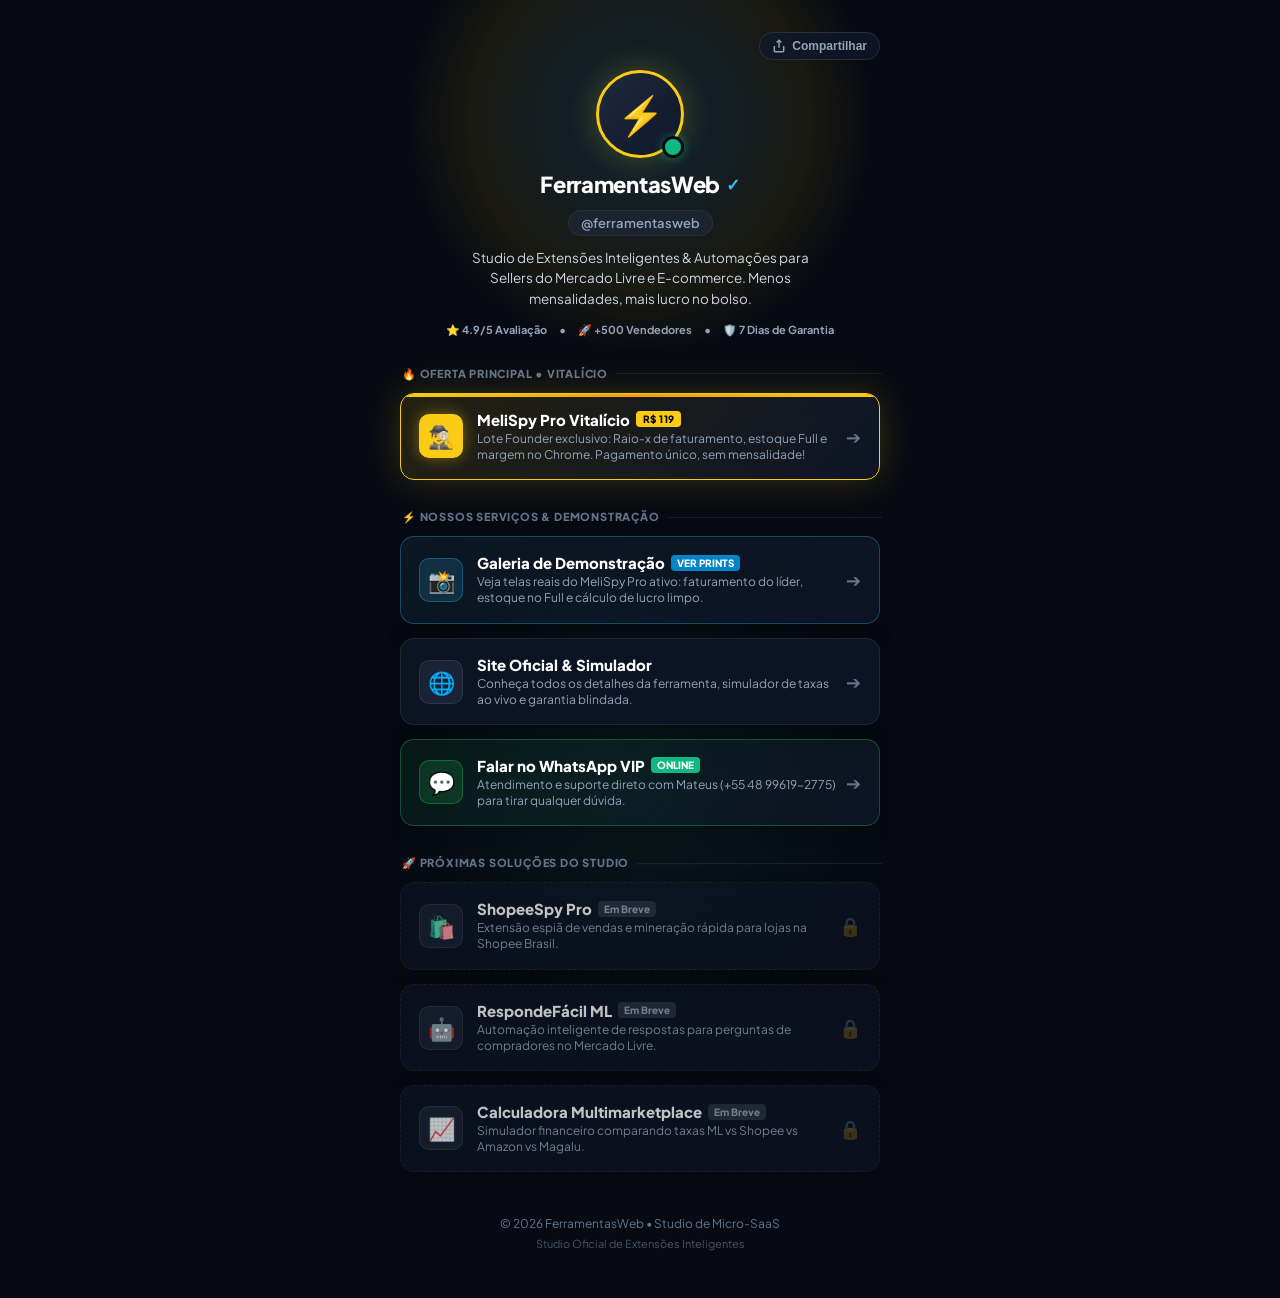
==== bio.html @ 9b91980d "🚀 Lançamento Oficial FerramentasWeb e MeliSpy Pro" ====
<!DOCTYPE html>
<html lang="pt-BR">
<head>
  <meta charset="UTF-8">
  <meta name="viewport" content="width=device-width, initial-scale=1.0, maximum-scale=1.0, user-scalable=no">
  <title>FerramentasWeb • Links Oficiais & Serviços</title>
  
  <!-- SEO & Social Meta Tags -->
  <meta name="description" content="Studio oficial de extensões inteligentes e automações para vendedores do Mercado Livre e E-commerce.">
  <meta property="og:title" content="FerramentasWeb • Links Oficiais">
  <meta property="og:description" content="Acesse o MeliSpy Pro, tire dúvidas no WhatsApp e conheça todas as ferramentas para sellers.">
  <meta property="og:type" content="website">
  <meta property="og:url" content="https://ferramentasweb.vercel.app/bio">
  
  <!-- Fonts -->
  <link rel="preconnect" href="https://fonts.googleapis.com">
  <link rel="preconnect" href="https://fonts.gstatic.com" crossorigin>
  <link href="https://fonts.googleapis.com/css2?family=Plus+Jakarta+Sans:wght@400;500;600;700;800;900&family=JetBrains+Mono:wght@700;800&display=swap" rel="stylesheet">
  
  <style>
    * {
      box-sizing: border-box;
      margin: 0;
      padding: 0;
      -webkit-tap-highlight-color: transparent;
    }

    body {
      background: #070a12;
      color: #f1f5f9;
      font-family: 'Plus Jakarta Sans', -apple-system, BlinkMacSystemFont, sans-serif;
      min-height: 100vh;
      display: flex;
      flex-direction: column;
      align-items: center;
      padding: 32px 18px 48px 18px;
      position: relative;
      overflow-x: hidden;
    }

    /* Ambient background glows */
    body::before {
      content: '';
      position: fixed;
      top: -120px;
      left: 50%;
      transform: translateX(-50%);
      width: 480px;
      height: 480px;
      background: radial-gradient(circle, rgba(56, 189, 248, 0.15) 0%, rgba(250, 204, 21, 0.08) 50%, transparent 70%);
      pointer-events: none;
      z-index: 0;
    }

    body::after {
      content: '';
      position: fixed;
      bottom: -150px;
      left: 50%;
      transform: translateX(-50%);
      width: 520px;
      height: 520px;
      background: radial-gradient(circle, rgba(16, 185, 129, 0.08) 0%, transparent 70%);
      pointer-events: none;
      z-index: 0;
    }

    .bio-container {
      width: 100%;
      max-width: 480px;
      display: flex;
      flex-direction: column;
      align-items: center;
      gap: 20px;
      position: relative;
      z-index: 1;
    }

    /* Share header button */
    .top-action-bar {
      width: 100%;
      display: flex;
      justify-content: flex-end;
      margin-bottom: -10px;
    }
    .btn-share {
      background: rgba(15, 23, 42, 0.8);
      border: 1px solid rgba(255, 255, 255, 0.1);
      color: #94a3b8;
      font-size: 12px;
      font-weight: 700;
      padding: 6px 12px;
      border-radius: 999px;
      display: inline-flex;
      align-items: center;
      gap: 6px;
      cursor: pointer;
      backdrop-filter: blur(8px);
      transition: all 0.2s;
    }
    .btn-share:hover {
      background: rgba(30, 41, 59, 0.9);
      color: #fff;
      border-color: rgba(255, 255, 255, 0.2);
    }

    /* Profile Header */
    .profile-header {
      text-align: center;
      display: flex;
      flex-direction: column;
      align-items: center;
      gap: 12px;
    }

    .avatar-wrapper {
      position: relative;
      width: 88px;
      height: 88px;
    }
    .avatar-img {
      width: 100%;
      height: 100%;
      border-radius: 50%;
      background: linear-gradient(135deg, #1e293b 0%, #0f172a 100%);
      border: 3px solid #facc15;
      display: flex;
      align-items: center;
      justify-content: center;
      font-size: 38px;
      box-shadow: 0 0 30px rgba(250, 204, 21, 0.25);
    }
    .avatar-badge {
      position: absolute;
      bottom: 0;
      right: 0;
      background: #10b981;
      width: 22px;
      height: 22px;
      border-radius: 50%;
      border: 3px solid #070a12;
      box-shadow: 0 0 10px rgba(16, 185, 129, 0.5);
    }

    .profile-name {
      font-size: 22px;
      font-weight: 900;
      color: #fff;
      display: flex;
      align-items: center;
      justify-content: center;
      gap: 6px;
      letter-spacing: -0.3px;
    }
    .verified-icon {
      color: #38bdf8;
      font-size: 17px;
    }

    .profile-handle {
      font-size: 13px;
      color: #94a3b8;
      font-weight: 600;
      background: rgba(30, 41, 59, 0.6);
      padding: 4px 12px;
      border-radius: 999px;
      border: 1px solid rgba(255, 255, 255, 0.05);
    }

    .profile-bio {
      font-size: 13.5px;
      color: #cbd5e1;
      line-height: 1.5;
      max-width: 380px;
    }

    .trust-badges {
      display: flex;
      gap: 12px;
      flex-wrap: wrap;
      justify-content: center;
      font-size: 11px;
      color: #94a3b8;
      font-weight: 700;
      margin-top: 2px;
    }
    .trust-item {
      display: flex;
      align-items: center;
      gap: 4px;
    }

    /* Section Divider */
    .section-label {
      width: 100%;
      font-size: 11px;
      font-weight: 800;
      text-transform: uppercase;
      letter-spacing: 0.8px;
      color: #64748b;
      margin: 10px 0 -8px 4px;
      display: flex;
      align-items: center;
      gap: 8px;
    }
    .section-label::after {
      content: '';
      flex: 1;
      height: 1px;
      background: rgba(255, 255, 255, 0.07);
    }

    /* Link Cards */
    .links-stack {
      width: 100%;
      display: flex;
      flex-direction: column;
      gap: 14px;
    }

    .link-card {
      display: flex;
      align-items: center;
      justify-content: space-between;
      background: rgba(15, 23, 42, 0.75);
      backdrop-filter: blur(12px);
      border: 1px solid rgba(255, 255, 255, 0.08);
      border-radius: 14px;
      padding: 16px 18px;
      text-decoration: none;
      color: #fff;
      position: relative;
      overflow: hidden;
      transition: all 0.25s cubic-bezier(0.16, 1, 0.3, 1);
      box-shadow: 0 4px 20px rgba(0, 0, 0, 0.25);
      cursor: pointer;
    }
    .link-card:hover, .link-card:active {
      transform: translateY(-2px);
      background: rgba(30, 41, 59, 0.85);
      border-color: rgba(255, 255, 255, 0.2);
      box-shadow: 0 8px 30px rgba(0, 0, 0, 0.4);
    }

    .link-card-left {
      display: flex;
      align-items: center;
      gap: 14px;
      min-width: 0;
    }

    .link-icon-box {
      width: 44px;
      height: 44px;
      border-radius: 10px;
      background: rgba(30, 41, 59, 0.8);
      border: 1px solid rgba(255, 255, 255, 0.08);
      display: flex;
      align-items: center;
      justify-content: center;
      font-size: 22px;
      flex-shrink: 0;
    }

    .link-info {
      display: flex;
      flex-direction: column;
      gap: 2px;
      min-width: 0;
    }

    .link-title {
      font-size: 15px;
      font-weight: 800;
      color: #fff;
      display: flex;
      align-items: center;
      gap: 6px;
      white-space: nowrap;
      overflow: hidden;
      text-overflow: ellipsis;
    }

    .link-desc {
      font-size: 12px;
      color: #94a3b8;
      line-height: 1.35;
      display: -webkit-box;
      -webkit-line-clamp: 2;
      -webkit-box-orient: vertical;
      overflow: hidden;
    }

    .link-arrow {
      color: #64748b;
      font-size: 18px;
      flex-shrink: 0;
      margin-left: 10px;
      transition: transform 0.2s;
    }
    .link-card:hover .link-arrow {
      transform: translateX(3px);
      color: #facc15;
    }

    /* FEATURED SPOTLIGHT CARD */
    .featured-card {
      background: linear-gradient(135deg, rgba(250, 204, 21, 0.12) 0%, rgba(15, 23, 42, 0.85) 100%);
      border: 1.5px solid #facc15;
      box-shadow: 0 0 35px rgba(250, 204, 21, 0.2);
    }
    .featured-card::before {
      content: '';
      position: absolute;
      top: 0;
      left: 0;
      right: 0;
      height: 3px;
      background: linear-gradient(90deg, #facc15, #f59e0b, #facc15);
      animation: shimmer 3s infinite linear;
    }
    @keyframes shimmer {
      0% { opacity: 0.5; }
      50% { opacity: 1; }
      100% { opacity: 0.5; }
    }
    .featured-card .link-icon-box {
      background: #facc15;
      color: #000;
      border: none;
      box-shadow: 0 0 15px rgba(250, 204, 21, 0.4);
    }
    .featured-badge {
      font-size: 10px;
      font-weight: 900;
      text-transform: uppercase;
      background: #facc15;
      color: #000;
      padding: 2px 7px;
      border-radius: 4px;
      letter-spacing: 0.4px;
    }

    /* GALLERY CARD */
    .gallery-card {
      border-color: rgba(56, 189, 248, 0.3);
      background: linear-gradient(135deg, rgba(56, 189, 248, 0.08) 0%, rgba(15, 23, 42, 0.75) 100%);
    }
    .gallery-card:hover {
      border-color: #38bdf8;
      box-shadow: 0 0 25px rgba(56, 189, 248, 0.25);
    }
    .gallery-card .link-icon-box {
      background: rgba(56, 189, 248, 0.15);
      border-color: rgba(56, 189, 248, 0.3);
    }

    /* WHATSAPP CARD */
    .whatsapp-card {
      border-color: rgba(37, 211, 102, 0.3);
      background: linear-gradient(135deg, rgba(37, 211, 102, 0.08) 0%, rgba(15, 23, 42, 0.75) 100%);
    }
    .whatsapp-card:hover {
      border-color: #25d366;
      box-shadow: 0 0 25px rgba(37, 211, 102, 0.25);
    }
    .whatsapp-card .link-icon-box {
      background: rgba(37, 211, 102, 0.15);
      border-color: rgba(37, 211, 102, 0.3);
    }

    /* UPCOMING SERVICES */
    .upcoming-card {
      opacity: 0.75;
      cursor: default;
      border-style: dashed;
    }
    .upcoming-card:hover {
      transform: none;
      border-color: rgba(255, 255, 255, 0.1);
      box-shadow: none;
    }
    .badge-soon {
      font-size: 10px;
      font-weight: 800;
      background: rgba(148, 163, 184, 0.2);
      color: #94a3b8;
      padding: 2px 6px;
      border-radius: 4px;
    }

    /* Footer */
    .bio-footer {
      text-align: center;
      margin-top: 24px;
      font-size: 12px;
      color: #64748b;
      display: flex;
      flex-direction: column;
      gap: 6px;
      align-items: center;
    }

    /* MODAL: GALERIA DE DEMONSTRAÇÃO */
    .modal-backdrop {
      position: fixed;
      inset: 0;
      background: rgba(0, 0, 0, 0.85);
      backdrop-filter: blur(8px);
      z-index: 1000;
      display: none;
      align-items: center;
      justify-content: center;
      padding: 16px;
    }
    .modal-backdrop.active {
      display: flex;
    }
    .modal-box {
      background: #0d1322;
      border: 1px solid #1e293b;
      border-radius: 18px;
      width: 100%;
      max-width: 480px;
      max-height: 90vh;
      display: flex;
      flex-direction: column;
      overflow: hidden;
      box-shadow: 0 25px 60px rgba(0,0,0,0.7);
      animation: modalFade 0.25s cubic-bezier(0.16, 1, 0.3, 1);
    }
    @keyframes modalFade {
      from { transform: scale(0.95); opacity: 0; }
      to { transform: scale(1); opacity: 1; }
    }
    .modal-header {
      display: flex;
      justify-content: space-between;
      align-items: center;
      padding: 18px 20px;
      border-bottom: 1px solid #1e293b;
    }
    .modal-title {
      font-size: 16px;
      font-weight: 900;
      color: #fff;
      display: flex;
      align-items: center;
      gap: 8px;
    }
    .modal-close {
      background: #1e293b;
      border: none;
      color: #94a3b8;
      width: 32px;
      height: 32px;
      border-radius: 50%;
      font-size: 18px;
      cursor: pointer;
      display: flex;
      align-items: center;
      justify-content: center;
      transition: all 0.2s;
    }
    .modal-close:hover {
      background: #334155;
      color: #fff;
    }

    .modal-tabs {
      display: flex;
      background: #090d16;
      border-bottom: 1px solid #1e293b;
      overflow-x: auto;
      padding: 6px;
      gap: 6px;
    }
    .modal-tab-btn {
      background: transparent;
      border: none;
      color: #94a3b8;
      font-size: 11px;
      font-weight: 700;
      padding: 8px 12px;
      border-radius: 8px;
      cursor: pointer;
      white-space: nowrap;
      transition: all 0.2s;
      flex: 1;
      text-align: center;
    }
    .modal-tab-btn.active {
      background: #1e293b;
      color: #facc15;
    }

    .modal-content-body {
      padding: 20px;
      overflow-y: auto;
      display: flex;
      flex-direction: column;
      gap: 16px;
    }

    .demo-preview-card {
      background: #090d16;
      border: 1px solid #1e293b;
      border-radius: 12px;
      padding: 18px;
      display: flex;
      flex-direction: column;
      gap: 12px;
    }
    .demo-preview-header {
      display: flex;
      justify-content: space-between;
      align-items: center;
      border-bottom: 1px solid rgba(255,255,255,0.06);
      padding-bottom: 8px;
    }
    .demo-preview-title {
      font-size: 13px;
      font-weight: 800;
      color: #38bdf8;
    }
    .demo-preview-badge {
      font-size: 10px;
      font-weight: 800;
      background: #10b981;
      color: #fff;
      padding: 2px 6px;
      border-radius: 4px;
    }
    .demo-desc-text {
      font-size: 13px;
      color: #cbd5e1;
      line-height: 1.5;
    }

    .modal-cta-footer {
      padding: 16px 20px;
      background: #090d16;
      border-top: 1px solid #1e293b;
      display: flex;
      flex-direction: column;
      gap: 8px;
    }
    .btn-modal-buy {
      background: #facc15;
      color: #000;
      border: none;
      padding: 14px;
      border-radius: 10px;
      font-size: 14px;
      font-weight: 900;
      text-decoration: none;
      display: flex;
      align-items: center;
      justify-content: center;
      gap: 8px;
      cursor: pointer;
      box-shadow: 0 4px 15px rgba(250, 204, 21, 0.3);
      transition: all 0.2s;
    }
    .btn-modal-buy:hover {
      background: #eab308;
      transform: translateY(-1px);
    }

    /* Toast Notification */
    .toast {
      position: fixed;
      bottom: 24px;
      background: #10b981;
      color: #fff;
      font-size: 13px;
      font-weight: 800;
      padding: 10px 20px;
      border-radius: 999px;
      box-shadow: 0 10px 25px rgba(0,0,0,0.4);
      z-index: 1100;
      opacity: 0;
      transform: translateY(20px);
      transition: all 0.3s cubic-bezier(0.16, 1, 0.3, 1);
      pointer-events: none;
    }
    .toast.show {
      opacity: 1;
      transform: translateY(0);
    }
  </style>
</head>
<body>

  <div class="bio-container">
    
    <!-- Top Action: Copiar Link da Bio -->
    <div class="top-action-bar">
      <button class="btn-share" onclick="copyBioLink()">
        <svg width="14" height="14" viewBox="0 0 24 24" fill="none" stroke="currentColor" stroke-width="2.5"><path d="M4 12v8a2 2 0 0 0 2 2h12a2 2 0 0 0 2-2v-8"/><polyline points="16 6 12 2 8 6"/><line x1="12" y1="2" x2="12" y2="15"/></svg>
        <span>Compartilhar</span>
      </button>
    </div>

    <!-- Perfil & Identidade Visual -->
    <div class="profile-header">
      <div class="avatar-wrapper">
        <div class="avatar-img">⚡</div>
        <div class="avatar-badge" title="Online Oficial"></div>
      </div>
      
      <h1 class="profile-name">
        FerramentasWeb
        <span class="verified-icon" title="Verificado Oficial">✓</span>
      </h1>
      
      <div class="profile-handle">@ferramentasweb</div>
      
      <p class="profile-bio">
        Studio de Extensões Inteligentes & Automações para Sellers do Mercado Livre e E-commerce. Menos mensalidades, mais lucro no bolso.
      </p>

      <div class="trust-badges">
        <span class="trust-item">⭐ 4.9/5 Avaliação</span>
        <span>•</span>
        <span class="trust-item">🚀 +500 Vendedores</span>
        <span>•</span>
        <span class="trust-item">🛡️ 7 Dias de Garantia</span>
      </div>
    </div>

    <!-- SEÇÃO 1: OFERTA PRINCIPAL EM DESTAQUE -->
    <div class="section-label">🔥 Oferta Principal • Vitalício</div>

    <div class="links-stack">
      <!-- DESTAQUE MÁXIMO: MELISPY PRO VITALÍCIO -->
      <a href="https://mpago.li/19CvBHE" target="_blank" class="link-card featured-card">
        <div class="link-card-left">
          <div class="link-icon-box">🕵️‍♂️</div>
          <div class="link-info">
            <div class="link-title">
              MeliSpy Pro Vitalício
              <span class="featured-badge">R$ 119</span>
            </div>
            <div class="link-desc">
              Lote Founder exclusivo: Raio-x de faturamento, estoque Full e margem no Chrome. Pagamento único, sem mensalidade!
            </div>
          </div>
        </div>
        <div class="link-arrow">➔</div>
      </a>
    </div>

    <!-- SEÇÃO 2: SERVIÇOS & DEMONSTRAÇÃO -->
    <div class="section-label">⚡ Nossos Serviços & Demonstração</div>

    <div class="links-stack">
      <!-- LINK 1: GALERIA DE DEMONSTRAÇÃO INTERATIVA -->
      <div class="link-card gallery-card" onclick="openDemoModal()">
        <div class="link-card-left">
          <div class="link-icon-box" style="color: #38bdf8;">📸</div>
          <div class="link-info">
            <div class="link-title">
              Galeria de Demonstração
              <span style="font-size:10px; background:#0284c7; color:#fff; padding:2px 6px; border-radius:4px; font-weight:800;">VER PRINTS</span>
            </div>
            <div class="link-desc">
              Veja telas reais do MeliSpy Pro ativo: faturamento do líder, estoque no Full e cálculo de lucro limpo.
            </div>
          </div>
        </div>
        <div class="link-arrow">➔</div>
      </div>

      <!-- LINK 2: SITE OFICIAL -->
      <a href="https://ferramentasweb.vercel.app" class="link-card">
        <div class="link-card-left">
          <div class="link-icon-box">🌐</div>
          <div class="link-info">
            <div class="link-title">Site Oficial & Simulador</div>
            <div class="link-desc">
              Conheça todos os detalhes da ferramenta, simulador de taxas ao vivo e garantia blindada.
            </div>
          </div>
        </div>
        <div class="link-arrow">➔</div>
      </a>

      <!-- LINK 3: WHATSAPP VIP -->
      <a href="https://wa.me/5548996192775?text=Ol%C3%A1!%20Vim%20pelo%20Link%20da%20Bio%20e%20gostaria%20de%20tirar%20uma%20d%C3%BAvida%20sobre%20o%20MeliSpy%20Pro" target="_blank" class="link-card whatsapp-card">
        <div class="link-card-left">
          <div class="link-icon-box" style="color: #25d366;">💬</div>
          <div class="link-info">
            <div class="link-title">
              Falar no WhatsApp VIP
              <span style="font-size:10px; background:#10b981; color:#fff; padding:2px 6px; border-radius:4px; font-weight:800;">ONLINE</span>
            </div>
            <div class="link-desc">
              Atendimento e suporte direto com Mateus (+55 48 99619-2775) para tirar qualquer dúvida.
            </div>
          </div>
        </div>
        <div class="link-arrow">➔</div>
      </a>
    </div>

    <!-- SEÇÃO 3: PRÓXIMAS SOLUÇÕES & SERVIÇOS (HUB EXPANSÍVEL) -->
    <div class="section-label">🚀 Próximas Soluções do Studio</div>

    <div class="links-stack">
      <!-- SERVIÇO FUTURO 1 -->
      <div class="link-card upcoming-card">
        <div class="link-card-left">
          <div class="link-icon-box">🛍️</div>
          <div class="link-info">
            <div class="link-title">
              ShopeeSpy Pro
              <span class="badge-soon">Em Breve</span>
            </div>
            <div class="link-desc">
              Extensão espiã de vendas e mineração rápida para lojas na Shopee Brasil.
            </div>
          </div>
        </div>
        <div class="link-arrow" style="opacity:0.3;">🔒</div>
      </div>

      <!-- SERVIÇO FUTURO 2 -->
      <div class="link-card upcoming-card">
        <div class="link-card-left">
          <div class="link-icon-box">🤖</div>
          <div class="link-info">
            <div class="link-title">
              RespondeFácil ML
              <span class="badge-soon">Em Breve</span>
            </div>
            <div class="link-desc">
              Automação inteligente de respostas para perguntas de compradores no Mercado Livre.
            </div>
          </div>
        </div>
        <div class="link-arrow" style="opacity:0.3;">🔒</div>
      </div>

      <!-- SERVIÇO FUTURO 3 -->
      <div class="link-card upcoming-card">
        <div class="link-card-left">
          <div class="link-icon-box">📈</div>
          <div class="link-info">
            <div class="link-title">
              Calculadora Multimarketplace
              <span class="badge-soon">Em Breve</span>
            </div>
            <div class="link-desc">
              Simulador financeiro comparando taxas ML vs Shopee vs Amazon vs Magalu.
            </div>
          </div>
        </div>
        <div class="link-arrow" style="opacity:0.3;">🔒</div>
      </div>
    </div>

    <!-- Rodapé Oficial -->
    <div class="bio-footer">
      <span>© 2026 FerramentasWeb • Studio de Micro-SaaS</span>
      <span style="font-size:11px; color:#475569;">Studio Oficial de Extensões Inteligentes</span>
    </div>

  </div>

  <!-- MODAL: GALERIA DE DEMONSTRAÇÃO -->
  <div class="modal-backdrop" id="demo-modal" onclick="closeDemoModal(event)">
    <div class="modal-box" onclick="event.stopPropagation()">
      <div class="modal-header">
        <div class="modal-title">
          <span>⚡ Demonstração MeliSpy Pro</span>
        </div>
        <button class="modal-close" onclick="closeDemoModal()">✕</button>
      </div>

      <div class="modal-tabs">
        <button class="modal-tab-btn active" onclick="switchDemoTab(0)">1. Faturamento & Giro</button>
        <button class="modal-tab-btn" onclick="switchDemoTab(1)">2. Estoque no Full</button>
        <button class="modal-tab-btn" onclick="switchDemoTab(2)">3. Lucro Limpo</button>
        <button class="modal-tab-btn" onclick="switchDemoTab(3)">4. Fotos HD</button>
      </div>

      <div class="modal-content-body" id="modal-tab-content">
        <!-- Conteúdo dinâmico da aba -->
      </div>

      <div class="modal-cta-footer">
        <a href="https://mpago.li/19CvBHE" target="_blank" class="btn-modal-buy">
          <span>Garantir Licença Vitalícia (R$ 119)</span>
          <svg width="18" height="18" viewBox="0 0 24 24" fill="none" stroke="currentColor" stroke-width="2.5"><path d="M5 12h14M12 5l7 7-7 7"/></svg>
        </a>
      </div>
    </div>
  </div>

  <!-- Toast Feedback -->
  <div class="toast" id="bio-toast">✅ Link da Bio copiado para a área de transferência!</div>

  <script>
    // Dados da Galeria de Demonstração
    const demoTabsData = [
      {
        title: 'Raio-X de Faturamento & Velocidade de Giro',
        badge: 'AUTOMÁTICO',
        html: `
          <div class="demo-preview-card" style="border-left: 3px solid #facc15;">
            <div style="font-size: 11px; color: #94a3b8; font-weight: 700;">DADOS REVELADOS NO ANÚNCIO:</div>
            <div style="display: grid; grid-template-columns: 1fr 1fr; gap: 8px; margin: 4px 0;">
              <div style="background: #151e33; padding: 10px; border-radius: 8px;">
                <div style="font-size: 10px; color: #94a3b8;">Vendas Totais:</div>
                <div style="font-size: 14px; font-weight: 900; color: #fff;">18.420 un.</div>
              </div>
              <div style="background: #151e33; padding: 10px; border-radius: 8px;">
                <div style="font-size: 10px; color: #94a3b8;">Faturamento:</div>
                <div style="font-size: 14px; font-weight: 900; color: #facc15;">R$ 892.570</div>
              </div>
              <div style="background: #151e33; padding: 10px; border-radius: 8px; grid-column: span 2; border: 1px solid #10b981;">
                <div style="font-size: 10px; color: #34d399;">Velocidade de Giro Estimada:</div>
                <div style="font-size: 14px; font-weight: 900; color: #4ade80;">~82 unidades / dia (Tração Alta)</div>
              </div>
            </div>
            <p class="demo-desc-text">
              Ao abrir qualquer produto no Mercado Livre, o MeliSpy Pro revela na hora o volume real de vendas e o giro diário, para você nunca mais comprar estoque que encalha.
            </p>
          </div>
        `
      },
      {
        title: 'Espião de Estoque Real no Mercado Envios Full',
        badge: 'LOGÍSTICA',
        html: `
          <div class="demo-preview-card" style="border-left: 3px solid #38bdf8;">
            <div style="font-size: 11px; color: #94a3b8; font-weight: 700;">CONTROLE DE ESTOQUE DO LÍDER:</div>
            <div style="background: #151e33; padding: 12px; border-radius: 8px; margin: 6px 0;">
              <div style="display:flex; justify-content:space-between; align-items:center;">
                <span style="font-size:12px; color:#cbd5e1;">Estoque Restante nos Galpões:</span>
                <span style="font-size:15px; font-weight:900; color:#38bdf8;">142 unidades</span>
              </div>
              <div style="margin-top:6px; font-size:11px; color:#f87171;">
                ⚠️ Se ele vende ~38 un/dia, o estoque dele vai <b>pausar em ~3 dias</b>!
              </div>
            </div>
            <p class="demo-desc-text">
              Descubra a brecha exata para posicionar o seu anúncio no topo quando o concorrente líder ficar sem mercadoria.
            </p>
          </div>
        `
      },
      {
        title: 'Calculadora de Lucro Limpo & Taxas Automáticas',
        badge: 'FINANCEIRO',
        html: `
          <div class="demo-preview-card" style="border-left: 3px solid #10b981;">
            <div style="font-size: 11px; color: #94a3b8; font-weight: 700;">SIMULAÇÃO EM TEMPO REAL:</div>
            <div style="font-size: 11px; color: #cbd5e1; display:flex; flex-direction:column; gap:4px; margin:6px 0; background:#151e33; padding:10px; border-radius:8px;">
              <div style="display:flex; justify-content:space-between;"><span>Preço de Venda:</span><b>R$ 59,90</b></div>
              <div style="display:flex; justify-content:space-between; color:#f87171;"><span>Comissão ML (17%):</span><b>- R$ 10,18</b></div>
              <div style="display:flex; justify-content:space-between; color:#f87171;"><span>Taxa Fixa (&lt;R$79):</span><b>- R$ 6,00</b></div>
              <div style="display:flex; justify-content:space-between; color:#f87171;"><span>Imposto Simples (4%):</span><b>- R$ 2,40</b></div>
              <div style="height:1px; background:#334155; margin:4px 0;"></div>
              <div style="display:flex; justify-content:space-between; font-weight:900; font-size:13px; color:#4ade80;">
                <span>LUCRO LÍQUIDO REAL:</span><span>R$ 10,82 (18%)</span>
              </div>
            </div>
            <p class="demo-desc-text">
              A extensão desconta todas as taxas do Mercado Livre automaticamente na sua tela antes de você precificar. Sem contas de cabeça, sem prejuízo oculto.
            </p>
          </div>
        `
      },
      {
        title: 'Extrator de Fotos Master em Ultra HD (-O HD)',
        badge: 'CRIATIVOS',
        html: `
          <div class="demo-preview-card" style="border-left: 3px solid #a855f7;">
            <div style="font-size: 11px; color: #94a3b8; font-weight: 700;">DOWNLOAD DIRETO DO SERVIDOR:</div>
            <div style="background: #151e33; padding: 12px; border-radius: 8px; margin: 6px 0;">
              <div style="display:flex; justify-content:space-between; align-items:center; font-size:12px;">
                <span>Resolução do Navegador:</span>
                <span style="color:#f87171; font-weight:800;">500x500 (Borrado)</span>
              </div>
              <div style="display:flex; justify-content:space-between; align-items:center; font-size:12px; margin-top:4px;">
                <span>Resolução Master Extraída:</span>
                <span style="color:#34d399; font-weight:900;">2000x2000 Ultra HD</span>
              </div>
            </div>
            <p class="demo-desc-text">
              Baixe todas as fotos do anúncio em altíssima definição com 1 clique para modelar seus criativos e mandar para seu designer.
            </p>
          </div>
        `
      }
    ];

    function openDemoModal() {
      document.getElementById('demo-modal').classList.add('active');
      switchDemoTab(0);
      document.body.style.overflow = 'hidden';
    }

    function closeDemoModal(event) {
      if (event && event.target !== event.currentTarget && !event.target.classList.contains('modal-close')) return;
      document.getElementById('demo-modal').classList.remove('active');
      document.body.style.overflow = 'auto';
    }

    function switchDemoTab(index) {
      const tabs = document.querySelectorAll('.modal-tab-btn');
      tabs.forEach((t, i) => {
        if (i === index) t.classList.add('active');
        else t.classList.remove('active');
      });

      const data = demoTabsData[index];
      const container = document.getElementById('modal-tab-content');
      container.innerHTML = `
        <div class="demo-preview-header">
          <span class="demo-preview-title">${data.title}</span>
          <span class="demo-preview-badge">${data.badge}</span>
        </div>
        ${data.html}
      `;
    }

    function copyBioLink() {
      const url = window.location.href;
      navigator.clipboard.writeText(url).then(() => {
        showToast('✅ Link copiado para a área de transferência!');
      }).catch(() => {
        showToast('Link: ' + url);
      });
    }

    function showToast(msg) {
      const toast = document.getElementById('bio-toast');
      toast.textContent = msg;
      toast.classList.add('show');
      setTimeout(() => {
        toast.classList.remove('show');
      }, 2500);
    }
  </script>

</body>
</html>
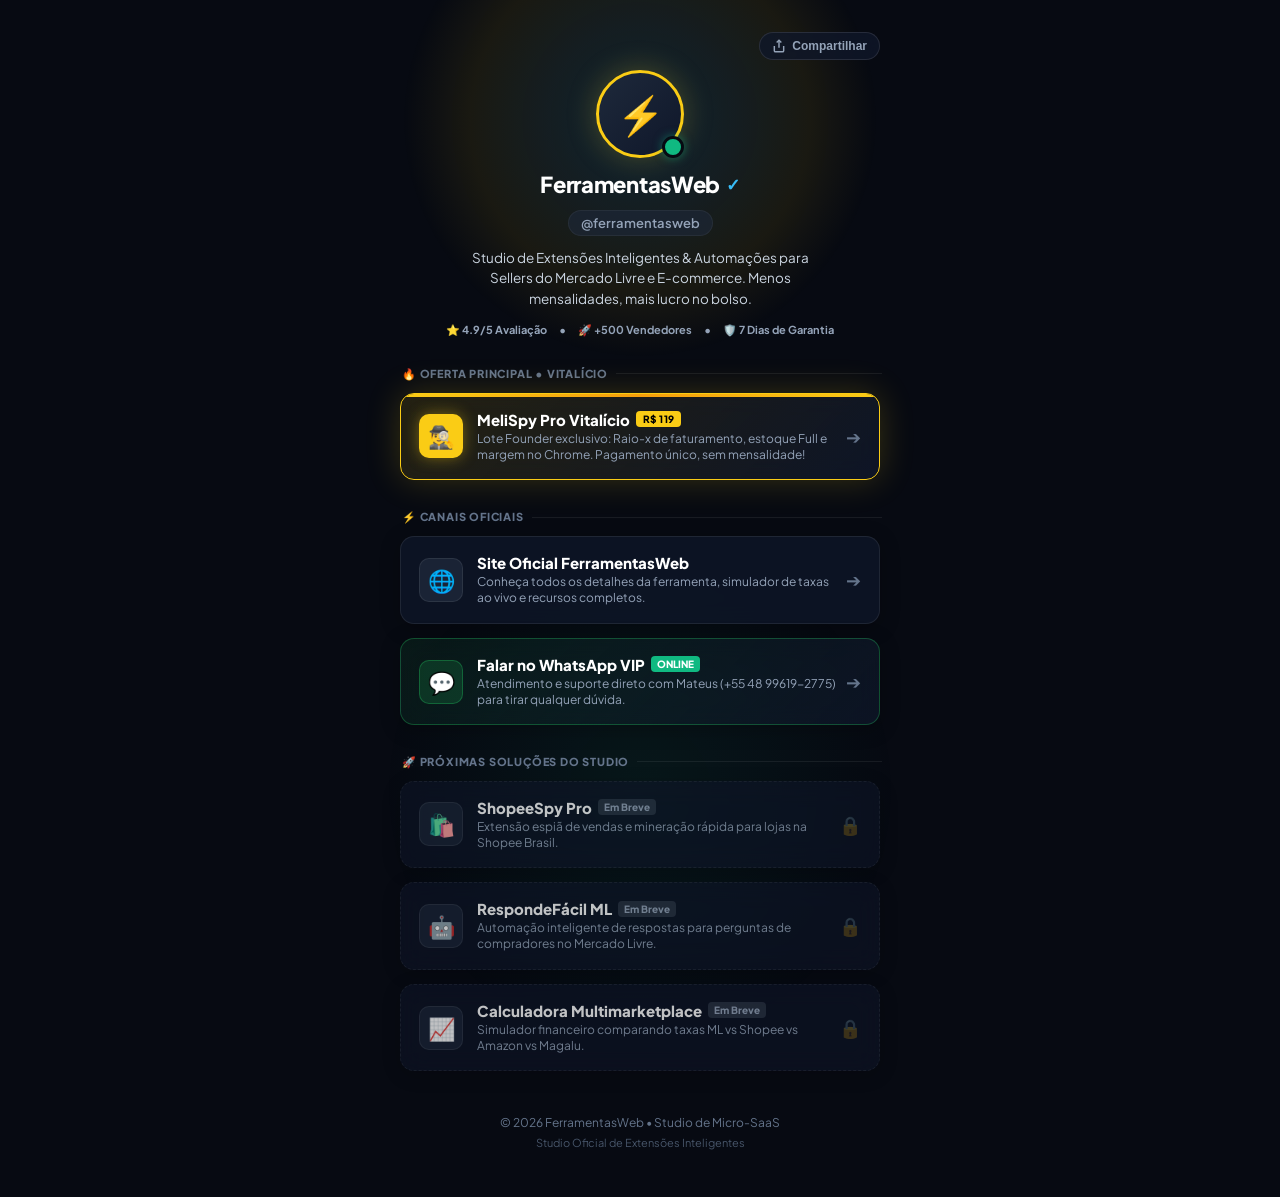
==== commit 8e6ca8d8: "🚀 Lançamento Oficial FerramentasWeb e MeliSpy Pro" ====
--- a/bio.html
+++ b/bio.html
@@ -8,7 +8,7 @@
   <!-- SEO & Social Meta Tags -->
   <meta name="description" content="Studio oficial de extensões inteligentes e automações para vendedores do Mercado Livre e E-commerce.">
   <meta property="og:title" content="FerramentasWeb • Links Oficiais">
-  <meta property="og:description" content="Acesse o MeliSpy Pro, tire dúvidas no WhatsApp e conheça todas as ferramentas para sellers.">
+  <meta property="og:description" content="Acesse o MeliSpy Pro, conheça o site oficial e fale no WhatsApp com o suporte.">
   <meta property="og:type" content="website">
   <meta property="og:url" content="https://ferramentasweb.vercel.app/bio">
   
@@ -233,7 +233,6 @@
       overflow: hidden;
       transition: all 0.25s cubic-bezier(0.16, 1, 0.3, 1);
       box-shadow: 0 4px 20px rgba(0, 0, 0, 0.25);
-      cursor: pointer;
     }
     .link-card:hover, .link-card:active {
       transform: translateY(-2px);
@@ -303,7 +302,7 @@
       color: #facc15;
     }
 
-    /* FEATURED SPOTLIGHT CARD */
+    /* 1. FEATURED SPOTLIGHT CARD: MELISPY PRO */
     .featured-card {
       background: linear-gradient(135deg, rgba(250, 204, 21, 0.12) 0%, rgba(15, 23, 42, 0.85) 100%);
       border: 1.5px solid #facc15;
@@ -341,21 +340,7 @@
       letter-spacing: 0.4px;
     }
 
-    /* GALLERY CARD */
-    .gallery-card {
-      border-color: rgba(56, 189, 248, 0.3);
-      background: linear-gradient(135deg, rgba(56, 189, 248, 0.08) 0%, rgba(15, 23, 42, 0.75) 100%);
-    }
-    .gallery-card:hover {
-      border-color: #38bdf8;
-      box-shadow: 0 0 25px rgba(56, 189, 248, 0.25);
-    }
-    .gallery-card .link-icon-box {
-      background: rgba(56, 189, 248, 0.15);
-      border-color: rgba(56, 189, 248, 0.3);
-    }
-
-    /* WHATSAPP CARD */
+    /* 3. WHATSAPP CARD */
     .whatsapp-card {
       border-color: rgba(37, 211, 102, 0.3);
       background: linear-gradient(135deg, rgba(37, 211, 102, 0.08) 0%, rgba(15, 23, 42, 0.75) 100%);
@@ -399,172 +384,6 @@
       flex-direction: column;
       gap: 6px;
       align-items: center;
-    }
-
-    /* MODAL: GALERIA DE DEMONSTRAÇÃO */
-    .modal-backdrop {
-      position: fixed;
-      inset: 0;
-      background: rgba(0, 0, 0, 0.85);
-      backdrop-filter: blur(8px);
-      z-index: 1000;
-      display: none;
-      align-items: center;
-      justify-content: center;
-      padding: 16px;
-    }
-    .modal-backdrop.active {
-      display: flex;
-    }
-    .modal-box {
-      background: #0d1322;
-      border: 1px solid #1e293b;
-      border-radius: 18px;
-      width: 100%;
-      max-width: 480px;
-      max-height: 90vh;
-      display: flex;
-      flex-direction: column;
-      overflow: hidden;
-      box-shadow: 0 25px 60px rgba(0,0,0,0.7);
-      animation: modalFade 0.25s cubic-bezier(0.16, 1, 0.3, 1);
-    }
-    @keyframes modalFade {
-      from { transform: scale(0.95); opacity: 0; }
-      to { transform: scale(1); opacity: 1; }
-    }
-    .modal-header {
-      display: flex;
-      justify-content: space-between;
-      align-items: center;
-      padding: 18px 20px;
-      border-bottom: 1px solid #1e293b;
-    }
-    .modal-title {
-      font-size: 16px;
-      font-weight: 900;
-      color: #fff;
-      display: flex;
-      align-items: center;
-      gap: 8px;
-    }
-    .modal-close {
-      background: #1e293b;
-      border: none;
-      color: #94a3b8;
-      width: 32px;
-      height: 32px;
-      border-radius: 50%;
-      font-size: 18px;
-      cursor: pointer;
-      display: flex;
-      align-items: center;
-      justify-content: center;
-      transition: all 0.2s;
-    }
-    .modal-close:hover {
-      background: #334155;
-      color: #fff;
-    }
-
-    .modal-tabs {
-      display: flex;
-      background: #090d16;
-      border-bottom: 1px solid #1e293b;
-      overflow-x: auto;
-      padding: 6px;
-      gap: 6px;
-    }
-    .modal-tab-btn {
-      background: transparent;
-      border: none;
-      color: #94a3b8;
-      font-size: 11px;
-      font-weight: 700;
-      padding: 8px 12px;
-      border-radius: 8px;
-      cursor: pointer;
-      white-space: nowrap;
-      transition: all 0.2s;
-      flex: 1;
-      text-align: center;
-    }
-    .modal-tab-btn.active {
-      background: #1e293b;
-      color: #facc15;
-    }
-
-    .modal-content-body {
-      padding: 20px;
-      overflow-y: auto;
-      display: flex;
-      flex-direction: column;
-      gap: 16px;
-    }
-
-    .demo-preview-card {
-      background: #090d16;
-      border: 1px solid #1e293b;
-      border-radius: 12px;
-      padding: 18px;
-      display: flex;
-      flex-direction: column;
-      gap: 12px;
-    }
-    .demo-preview-header {
-      display: flex;
-      justify-content: space-between;
-      align-items: center;
-      border-bottom: 1px solid rgba(255,255,255,0.06);
-      padding-bottom: 8px;
-    }
-    .demo-preview-title {
-      font-size: 13px;
-      font-weight: 800;
-      color: #38bdf8;
-    }
-    .demo-preview-badge {
-      font-size: 10px;
-      font-weight: 800;
-      background: #10b981;
-      color: #fff;
-      padding: 2px 6px;
-      border-radius: 4px;
-    }
-    .demo-desc-text {
-      font-size: 13px;
-      color: #cbd5e1;
-      line-height: 1.5;
-    }
-
-    .modal-cta-footer {
-      padding: 16px 20px;
-      background: #090d16;
-      border-top: 1px solid #1e293b;
-      display: flex;
-      flex-direction: column;
-      gap: 8px;
-    }
-    .btn-modal-buy {
-      background: #facc15;
-      color: #000;
-      border: none;
-      padding: 14px;
-      border-radius: 10px;
-      font-size: 14px;
-      font-weight: 900;
-      text-decoration: none;
-      display: flex;
-      align-items: center;
-      justify-content: center;
-      gap: 8px;
-      cursor: pointer;
-      box-shadow: 0 4px 15px rgba(250, 204, 21, 0.3);
-      transition: all 0.2s;
-    }
-    .btn-modal-buy:hover {
-      background: #eab308;
-      transform: translateY(-1px);
     }
 
     /* Toast Notification */
@@ -633,7 +452,7 @@
     <div class="section-label">🔥 Oferta Principal • Vitalício</div>
 
     <div class="links-stack">
-      <!-- DESTAQUE MÁXIMO: MELISPY PRO VITALÍCIO -->
+      <!-- 1º: MELISPY PRO VITALÍCIO (R$ 119) -->
       <a href="https://mpago.li/19CvBHE" target="_blank" class="link-card featured-card">
         <div class="link-card-left">
           <div class="link-icon-box">🕵️‍♂️</div>
@@ -651,42 +470,25 @@
       </a>
     </div>
 
-    <!-- SEÇÃO 2: SERVIÇOS & DEMONSTRAÇÃO -->
-    <div class="section-label">⚡ Nossos Serviços & Demonstração</div>
+    <!-- SEÇÃO 2: SERVIÇOS & CANAIS OFICIAIS -->
+    <div class="section-label">⚡ Canais Oficiais</div>
 
     <div class="links-stack">
-      <!-- LINK 1: GALERIA DE DEMONSTRAÇÃO INTERATIVA -->
-      <div class="link-card gallery-card" onclick="openDemoModal()">
-        <div class="link-card-left">
-          <div class="link-icon-box" style="color: #38bdf8;">📸</div>
-          <div class="link-info">
-            <div class="link-title">
-              Galeria de Demonstração
-              <span style="font-size:10px; background:#0284c7; color:#fff; padding:2px 6px; border-radius:4px; font-weight:800;">VER PRINTS</span>
-            </div>
-            <div class="link-desc">
-              Veja telas reais do MeliSpy Pro ativo: faturamento do líder, estoque no Full e cálculo de lucro limpo.
-            </div>
-          </div>
-        </div>
-        <div class="link-arrow">➔</div>
-      </div>
-
-      <!-- LINK 2: SITE OFICIAL -->
+      <!-- 2º: SITE OFICIAL -->
       <a href="https://ferramentasweb.vercel.app" class="link-card">
         <div class="link-card-left">
           <div class="link-icon-box">🌐</div>
           <div class="link-info">
-            <div class="link-title">Site Oficial & Simulador</div>
+            <div class="link-title">Site Oficial FerramentasWeb</div>
             <div class="link-desc">
-              Conheça todos os detalhes da ferramenta, simulador de taxas ao vivo e garantia blindada.
+              Conheça todos os detalhes da ferramenta, simulador de taxas ao vivo e recursos completos.
             </div>
           </div>
         </div>
         <div class="link-arrow">➔</div>
       </a>
 
-      <!-- LINK 3: WHATSAPP VIP -->
+      <!-- 3º: WHATSAPP VIP -->
       <a href="https://wa.me/5548996192775?text=Ol%C3%A1!%20Vim%20pelo%20Link%20da%20Bio%20e%20gostaria%20de%20tirar%20uma%20d%C3%BAvida%20sobre%20o%20MeliSpy%20Pro" target="_blank" class="link-card whatsapp-card">
         <div class="link-card-left">
           <div class="link-icon-box" style="color: #25d366;">💬</div>
@@ -768,165 +570,10 @@
 
   </div>
 
-  <!-- MODAL: GALERIA DE DEMONSTRAÇÃO -->
-  <div class="modal-backdrop" id="demo-modal" onclick="closeDemoModal(event)">
-    <div class="modal-box" onclick="event.stopPropagation()">
-      <div class="modal-header">
-        <div class="modal-title">
-          <span>⚡ Demonstração MeliSpy Pro</span>
-        </div>
-        <button class="modal-close" onclick="closeDemoModal()">✕</button>
-      </div>
-
-      <div class="modal-tabs">
-        <button class="modal-tab-btn active" onclick="switchDemoTab(0)">1. Faturamento & Giro</button>
-        <button class="modal-tab-btn" onclick="switchDemoTab(1)">2. Estoque no Full</button>
-        <button class="modal-tab-btn" onclick="switchDemoTab(2)">3. Lucro Limpo</button>
-        <button class="modal-tab-btn" onclick="switchDemoTab(3)">4. Fotos HD</button>
-      </div>
-
-      <div class="modal-content-body" id="modal-tab-content">
-        <!-- Conteúdo dinâmico da aba -->
-      </div>
-
-      <div class="modal-cta-footer">
-        <a href="https://mpago.li/19CvBHE" target="_blank" class="btn-modal-buy">
-          <span>Garantir Licença Vitalícia (R$ 119)</span>
-          <svg width="18" height="18" viewBox="0 0 24 24" fill="none" stroke="currentColor" stroke-width="2.5"><path d="M5 12h14M12 5l7 7-7 7"/></svg>
-        </a>
-      </div>
-    </div>
-  </div>
-
   <!-- Toast Feedback -->
   <div class="toast" id="bio-toast">✅ Link da Bio copiado para a área de transferência!</div>
 
   <script>
-    // Dados da Galeria de Demonstração
-    const demoTabsData = [
-      {
-        title: 'Raio-X de Faturamento & Velocidade de Giro',
-        badge: 'AUTOMÁTICO',
-        html: `
-          <div class="demo-preview-card" style="border-left: 3px solid #facc15;">
-            <div style="font-size: 11px; color: #94a3b8; font-weight: 700;">DADOS REVELADOS NO ANÚNCIO:</div>
-            <div style="display: grid; grid-template-columns: 1fr 1fr; gap: 8px; margin: 4px 0;">
-              <div style="background: #151e33; padding: 10px; border-radius: 8px;">
-                <div style="font-size: 10px; color: #94a3b8;">Vendas Totais:</div>
-                <div style="font-size: 14px; font-weight: 900; color: #fff;">18.420 un.</div>
-              </div>
-              <div style="background: #151e33; padding: 10px; border-radius: 8px;">
-                <div style="font-size: 10px; color: #94a3b8;">Faturamento:</div>
-                <div style="font-size: 14px; font-weight: 900; color: #facc15;">R$ 892.570</div>
-              </div>
-              <div style="background: #151e33; padding: 10px; border-radius: 8px; grid-column: span 2; border: 1px solid #10b981;">
-                <div style="font-size: 10px; color: #34d399;">Velocidade de Giro Estimada:</div>
-                <div style="font-size: 14px; font-weight: 900; color: #4ade80;">~82 unidades / dia (Tração Alta)</div>
-              </div>
-            </div>
-            <p class="demo-desc-text">
-              Ao abrir qualquer produto no Mercado Livre, o MeliSpy Pro revela na hora o volume real de vendas e o giro diário, para você nunca mais comprar estoque que encalha.
-            </p>
-          </div>
-        `
-      },
-      {
-        title: 'Espião de Estoque Real no Mercado Envios Full',
-        badge: 'LOGÍSTICA',
-        html: `
-          <div class="demo-preview-card" style="border-left: 3px solid #38bdf8;">
-            <div style="font-size: 11px; color: #94a3b8; font-weight: 700;">CONTROLE DE ESTOQUE DO LÍDER:</div>
-            <div style="background: #151e33; padding: 12px; border-radius: 8px; margin: 6px 0;">
-              <div style="display:flex; justify-content:space-between; align-items:center;">
-                <span style="font-size:12px; color:#cbd5e1;">Estoque Restante nos Galpões:</span>
-                <span style="font-size:15px; font-weight:900; color:#38bdf8;">142 unidades</span>
-              </div>
-              <div style="margin-top:6px; font-size:11px; color:#f87171;">
-                ⚠️ Se ele vende ~38 un/dia, o estoque dele vai <b>pausar em ~3 dias</b>!
-              </div>
-            </div>
-            <p class="demo-desc-text">
-              Descubra a brecha exata para posicionar o seu anúncio no topo quando o concorrente líder ficar sem mercadoria.
-            </p>
-          </div>
-        `
-      },
-      {
-        title: 'Calculadora de Lucro Limpo & Taxas Automáticas',
-        badge: 'FINANCEIRO',
-        html: `
-          <div class="demo-preview-card" style="border-left: 3px solid #10b981;">
-            <div style="font-size: 11px; color: #94a3b8; font-weight: 700;">SIMULAÇÃO EM TEMPO REAL:</div>
-            <div style="font-size: 11px; color: #cbd5e1; display:flex; flex-direction:column; gap:4px; margin:6px 0; background:#151e33; padding:10px; border-radius:8px;">
-              <div style="display:flex; justify-content:space-between;"><span>Preço de Venda:</span><b>R$ 59,90</b></div>
-              <div style="display:flex; justify-content:space-between; color:#f87171;"><span>Comissão ML (17%):</span><b>- R$ 10,18</b></div>
-              <div style="display:flex; justify-content:space-between; color:#f87171;"><span>Taxa Fixa (&lt;R$79):</span><b>- R$ 6,00</b></div>
-              <div style="display:flex; justify-content:space-between; color:#f87171;"><span>Imposto Simples (4%):</span><b>- R$ 2,40</b></div>
-              <div style="height:1px; background:#334155; margin:4px 0;"></div>
-              <div style="display:flex; justify-content:space-between; font-weight:900; font-size:13px; color:#4ade80;">
-                <span>LUCRO LÍQUIDO REAL:</span><span>R$ 10,82 (18%)</span>
-              </div>
-            </div>
-            <p class="demo-desc-text">
-              A extensão desconta todas as taxas do Mercado Livre automaticamente na sua tela antes de você precificar. Sem contas de cabeça, sem prejuízo oculto.
-            </p>
-          </div>
-        `
-      },
-      {
-        title: 'Extrator de Fotos Master em Ultra HD (-O HD)',
-        badge: 'CRIATIVOS',
-        html: `
-          <div class="demo-preview-card" style="border-left: 3px solid #a855f7;">
-            <div style="font-size: 11px; color: #94a3b8; font-weight: 700;">DOWNLOAD DIRETO DO SERVIDOR:</div>
-            <div style="background: #151e33; padding: 12px; border-radius: 8px; margin: 6px 0;">
-              <div style="display:flex; justify-content:space-between; align-items:center; font-size:12px;">
-                <span>Resolução do Navegador:</span>
-                <span style="color:#f87171; font-weight:800;">500x500 (Borrado)</span>
-              </div>
-              <div style="display:flex; justify-content:space-between; align-items:center; font-size:12px; margin-top:4px;">
-                <span>Resolução Master Extraída:</span>
-                <span style="color:#34d399; font-weight:900;">2000x2000 Ultra HD</span>
-              </div>
-            </div>
-            <p class="demo-desc-text">
-              Baixe todas as fotos do anúncio em altíssima definição com 1 clique para modelar seus criativos e mandar para seu designer.
-            </p>
-          </div>
-        `
-      }
-    ];
-
-    function openDemoModal() {
-      document.getElementById('demo-modal').classList.add('active');
-      switchDemoTab(0);
-      document.body.style.overflow = 'hidden';
-    }
-
-    function closeDemoModal(event) {
-      if (event && event.target !== event.currentTarget && !event.target.classList.contains('modal-close')) return;
-      document.getElementById('demo-modal').classList.remove('active');
-      document.body.style.overflow = 'auto';
-    }
-
-    function switchDemoTab(index) {
-      const tabs = document.querySelectorAll('.modal-tab-btn');
-      tabs.forEach((t, i) => {
-        if (i === index) t.classList.add('active');
-        else t.classList.remove('active');
-      });
-
-      const data = demoTabsData[index];
-      const container = document.getElementById('modal-tab-content');
-      container.innerHTML = `
-        <div class="demo-preview-header">
-          <span class="demo-preview-title">${data.title}</span>
-          <span class="demo-preview-badge">${data.badge}</span>
-        </div>
-        ${data.html}
-      `;
-    }
-
     function copyBioLink() {
       const url = window.location.href;
       navigator.clipboard.writeText(url).then(() => {
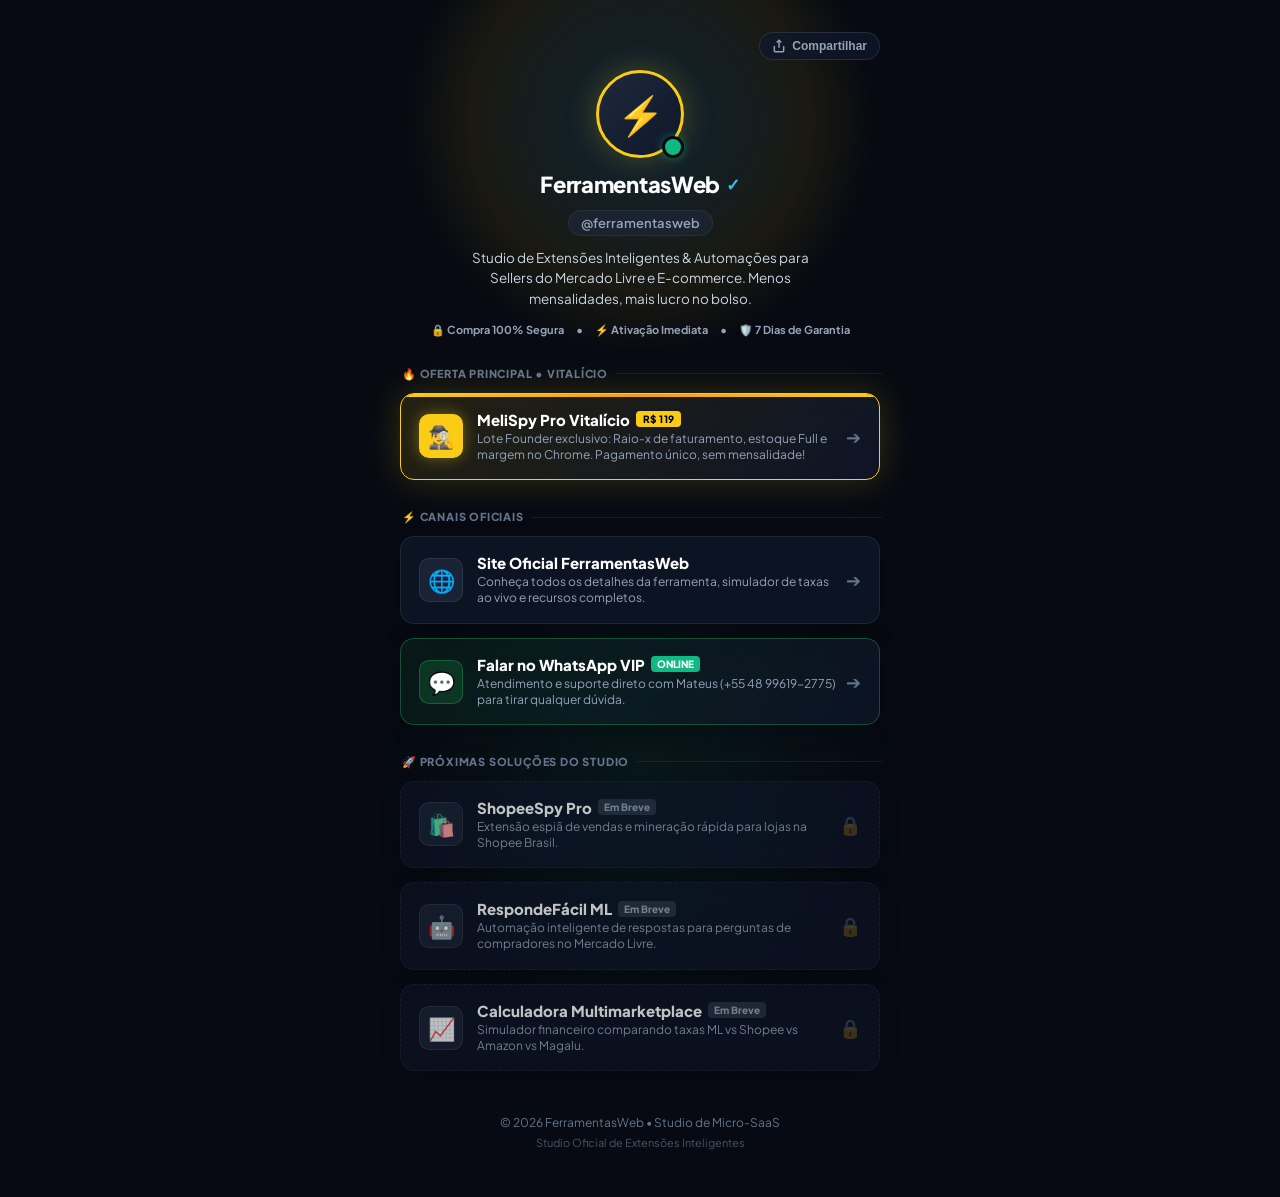
==== commit 533eebf1: "🚀 Lançamento Oficial FerramentasWeb e MeliSpy Pro" ====
--- a/bio.html
+++ b/bio.html
@@ -440,9 +440,9 @@
       </p>
 
       <div class="trust-badges">
-        <span class="trust-item">⭐ 4.9/5 Avaliação</span>
+        <span class="trust-item">🔒 Compra 100% Segura</span>
         <span>•</span>
-        <span class="trust-item">🚀 +500 Vendedores</span>
+        <span class="trust-item">⚡ Ativação Imediata</span>
         <span>•</span>
         <span class="trust-item">🛡️ 7 Dias de Garantia</span>
       </div>
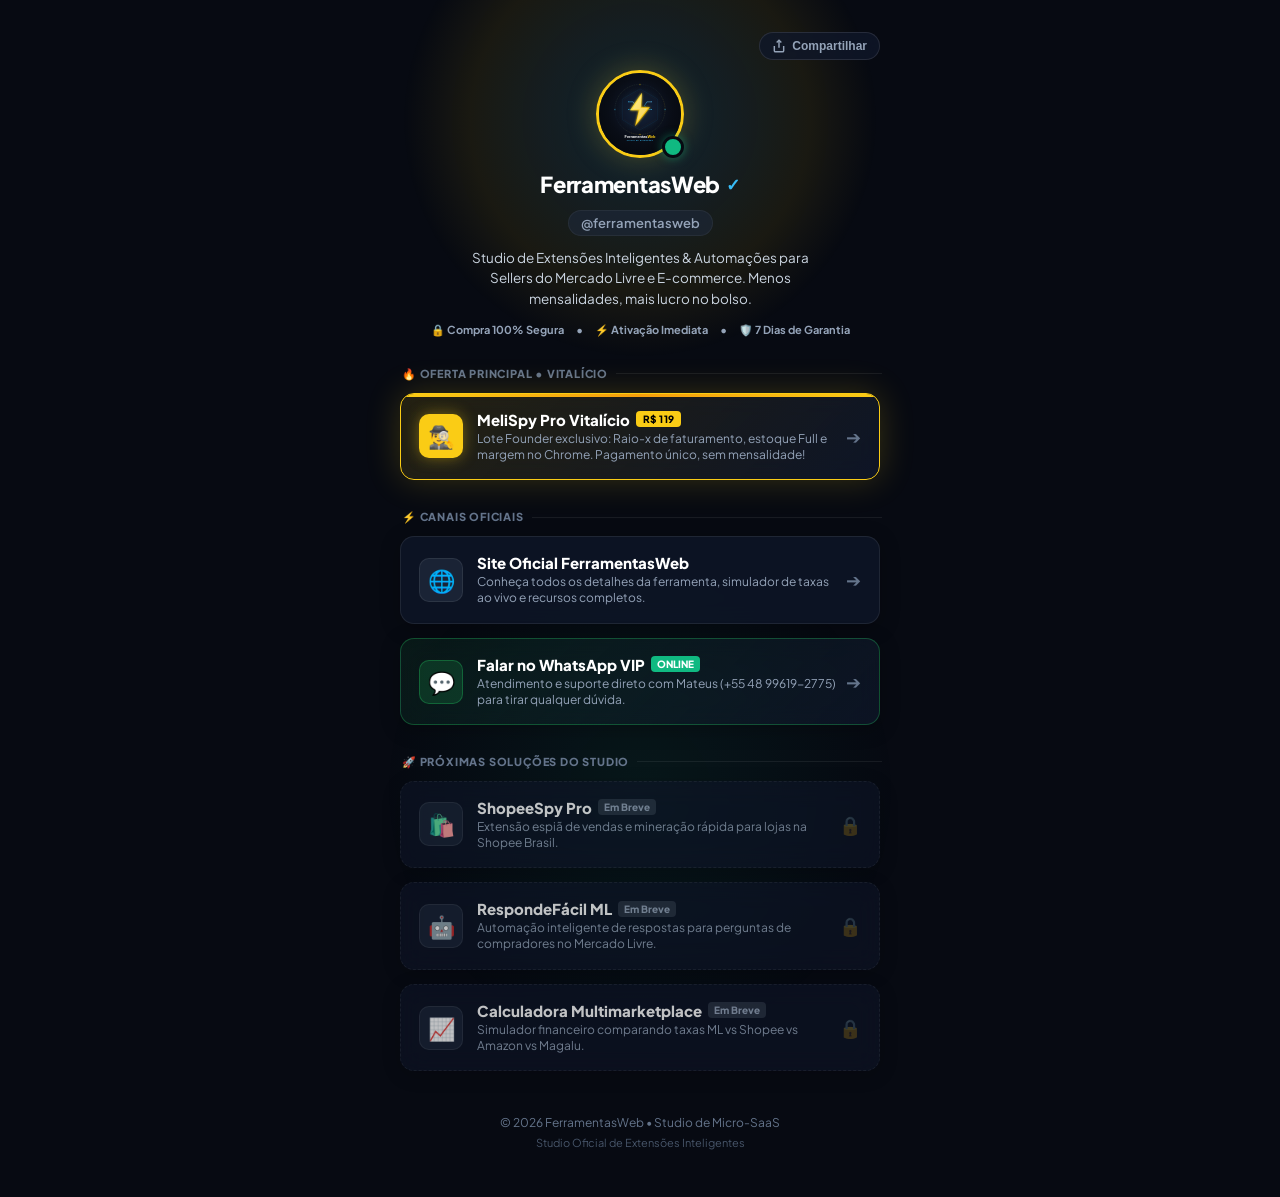
==== commit 833b2316: "🚀 Lançamento Oficial FerramentasWeb e MeliSpy Pro" ====
--- a/bio.html
+++ b/bio.html
@@ -424,7 +424,7 @@
     <!-- Perfil & Identidade Visual -->
     <div class="profile-header">
       <div class="avatar-wrapper">
-        <div class="avatar-img">⚡</div>
+        <img src="logo-profile.svg" alt="FerramentasWeb" class="avatar-img" style="object-fit: cover;">
         <div class="avatar-badge" title="Online Oficial"></div>
       </div>
       
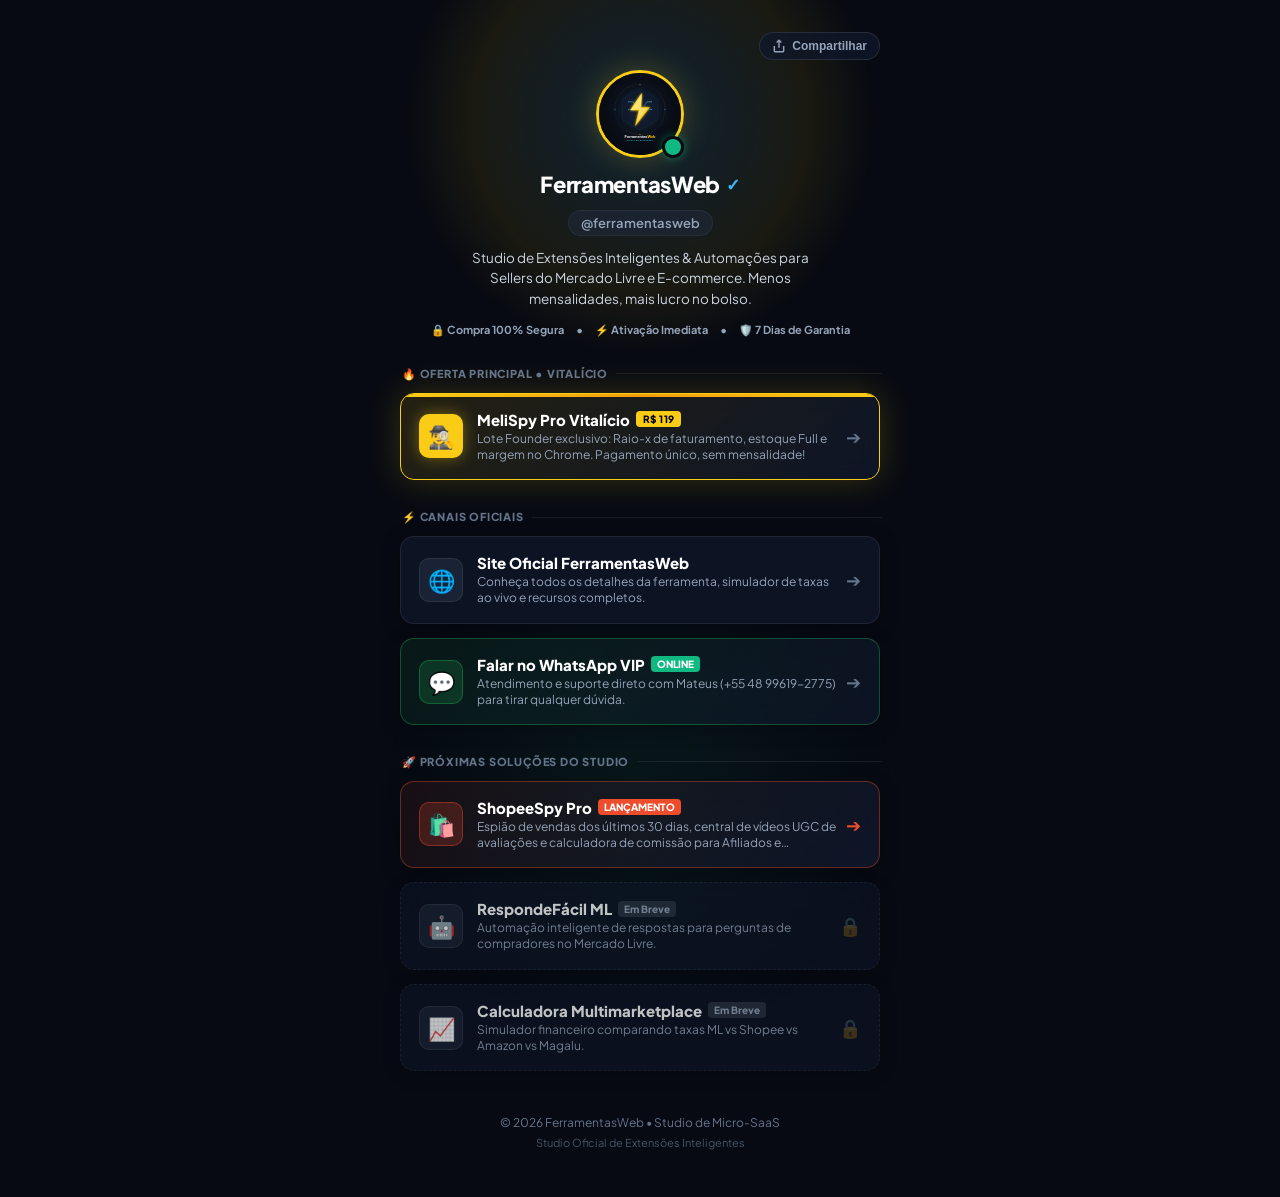
==== commit 6f8e61c3: "🚀 Lançamento ShopeeSpy Pro, Landing Page, Simulador Shopee e Roteiros Dropshipping/Afiliados" ====
--- a/bio.html
+++ b/bio.html
@@ -12,6 +12,16 @@
   <meta property="og:type" content="website">
   <meta property="og:url" content="https://ferramentasweb.vercel.app/bio">
   
+  <!-- Google tag (gtag.js) -->
+  <script async src="https://www.googletagmanager.com/gtag/js?id=G-TEGVK3RZTJ"></script>
+  <script>
+    window.dataLayer = window.dataLayer || [];
+    function gtag(){dataLayer.push(arguments);}
+    gtag('js', new Date());
+
+    gtag('config', 'G-TEGVK3RZTJ');
+  </script>
+
   <!-- Fonts -->
   <link rel="preconnect" href="https://fonts.googleapis.com">
   <link rel="preconnect" href="https://fonts.gstatic.com" crossorigin>
@@ -453,7 +463,7 @@
 
     <div class="links-stack">
       <!-- 1º: MELISPY PRO VITALÍCIO (R$ 119) -->
-      <a href="https://mpago.li/19CvBHE" target="_blank" class="link-card featured-card">
+      <a href="https://mpago.li/19CvBHE" target="_blank" class="link-card featured-card" data-track="bio_melispy_vitalicio" data-plan="MeliSpy Pro Vitalício Founder">
         <div class="link-card-left">
           <div class="link-icon-box">🕵️‍♂️</div>
           <div class="link-info">
@@ -475,7 +485,7 @@
 
     <div class="links-stack">
       <!-- 2º: SITE OFICIAL -->
-      <a href="https://ferramentasweb.vercel.app" class="link-card">
+      <a href="https://ferramentasweb.vercel.app" class="link-card" data-track="bio_site_oficial">
         <div class="link-card-left">
           <div class="link-icon-box">🌐</div>
           <div class="link-info">
@@ -489,7 +499,7 @@
       </a>
 
       <!-- 3º: WHATSAPP VIP -->
-      <a href="https://wa.me/5548996192775?text=Ol%C3%A1!%20Vim%20pelo%20Link%20da%20Bio%20e%20gostaria%20de%20tirar%20uma%20d%C3%BAvida%20sobre%20o%20MeliSpy%20Pro" target="_blank" class="link-card whatsapp-card">
+      <a href="https://wa.me/5548996192775?text=Ol%C3%A1!%20Vim%20pelo%20Link%20da%20Bio%20e%20gostaria%20de%20tirar%20uma%20d%C3%BAvida%20sobre%20o%20MeliSpy%20Pro" target="_blank" class="link-card whatsapp-card" data-track="bio_whatsapp_vip">
         <div class="link-card-left">
           <div class="link-icon-box" style="color: #25d366;">💬</div>
           <div class="link-info">
@@ -510,22 +520,22 @@
     <div class="section-label">🚀 Próximas Soluções do Studio</div>
 
     <div class="links-stack">
-      <!-- SERVIÇO FUTURO 1 -->
-      <div class="link-card upcoming-card">
+      <!-- PRODUTO 2: SHOPEESPY PRO (ATIVO) -->
+      <a href="shopeespy.html" class="link-card" style="border-color: rgba(238, 77, 45, 0.4); background: linear-gradient(135deg, rgba(238, 77, 45, 0.08) 0%, rgba(15, 23, 42, 0.9) 100%);" data-track="bio_shopeespy_page">
         <div class="link-card-left">
-          <div class="link-icon-box">🛍️</div>
+          <div class="link-icon-box" style="background: rgba(238, 77, 45, 0.2); border-color: rgba(238, 77, 45, 0.4);">🛍️</div>
           <div class="link-info">
-            <div class="link-title">
+            <div class="link-title" style="color: #fff;">
               ShopeeSpy Pro
-              <span class="badge-soon">Em Breve</span>
+              <span class="badge-soon" style="background: #ee4d2d; color: #fff;">LANÇAMENTO</span>
             </div>
             <div class="link-desc">
-              Extensão espiã de vendas e mineração rápida para lojas na Shopee Brasil.
+              Espião de vendas dos últimos 30 dias, central de vídeos UGC de avaliações e calculadora de comissão para Afiliados e Dropshipping.
             </div>
           </div>
         </div>
-        <div class="link-arrow" style="opacity:0.3;">🔒</div>
-      </div>
+        <div class="link-arrow" style="color: #ee4d2d;">➔</div>
+      </a>
 
       <!-- SERVIÇO FUTURO 2 -->
       <div class="link-card upcoming-card">
@@ -576,6 +586,12 @@
   <script>
     function copyBioLink() {
       const url = window.location.href;
+      if (window.FW_TRACKING) {
+        window.FW_TRACKING.trackEvent('bio_share_link', {
+          shared_url: url,
+          method: 'copy_clipboard'
+        });
+      }
       navigator.clipboard.writeText(url).then(() => {
         showToast('✅ Link copiado para a área de transferência!');
       }).catch(() => {
@@ -593,5 +609,7 @@
     }
   </script>
 
+  <!-- Analytics & UTM Tracking -->
+  <script src="analytics.js"></script>
 </body>
 </html>
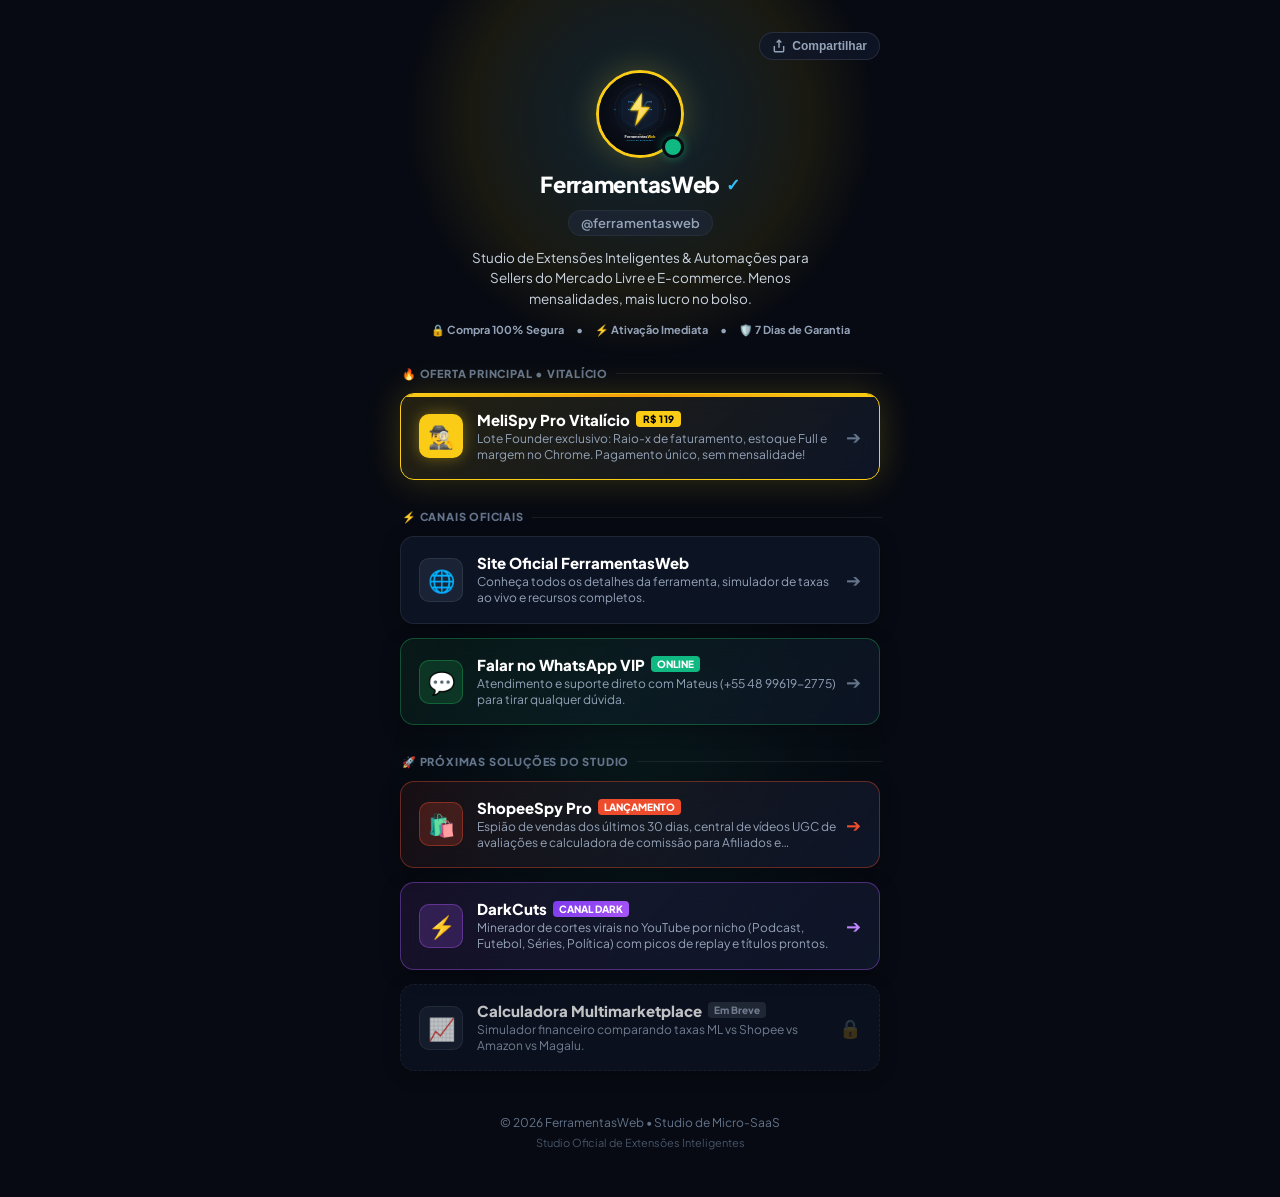
==== commit 15a2ca0a: "🎬 Lançamento DarkCuts: minerador de cortes para Canais Dark, cards e downloads integrados" ====
--- a/bio.html
+++ b/bio.html
@@ -537,22 +537,22 @@
         <div class="link-arrow" style="color: #ee4d2d;">➔</div>
       </a>
 
-      <!-- SERVIÇO FUTURO 2 -->
-      <div class="link-card upcoming-card">
+      <!-- PRODUTO 3: DARKCUTS (ATIVO) -->
+      <a href="https://wa.me/5548996192775?text=Ol%C3%A1!%20Gostaria%20de%20saber%20mais%20sobre%20o%20DarkCuts" target="_blank" class="link-card" style="border-color: rgba(168, 85, 247, 0.4); background: linear-gradient(135deg, rgba(168, 85, 247, 0.1) 0%, rgba(15, 23, 42, 0.9) 100%);" data-track="bio_darkcuts">
         <div class="link-card-left">
-          <div class="link-icon-box">🤖</div>
+          <div class="link-icon-box" style="background: rgba(168, 85, 247, 0.2); border-color: rgba(168, 85, 247, 0.4);">⚡</div>
           <div class="link-info">
-            <div class="link-title">
-              RespondeFácil ML
-              <span class="badge-soon">Em Breve</span>
+            <div class="link-title" style="color: #fff;">
+              DarkCuts
+              <span class="badge-soon" style="background: linear-gradient(135deg, #7c3aed, #a855f7); color: #fff;">CANAL DARK</span>
             </div>
             <div class="link-desc">
-              Automação inteligente de respostas para perguntas de compradores no Mercado Livre.
+              Minerador de cortes virais no YouTube por nicho (Podcast, Futebol, Séries, Política) com picos de replay e títulos prontos.
             </div>
           </div>
         </div>
-        <div class="link-arrow" style="opacity:0.3;">🔒</div>
-      </div>
+        <div class="link-arrow" style="color: #c084fc;">➔</div>
+      </a>
 
       <!-- SERVIÇO FUTURO 3 -->
       <div class="link-card upcoming-card">
